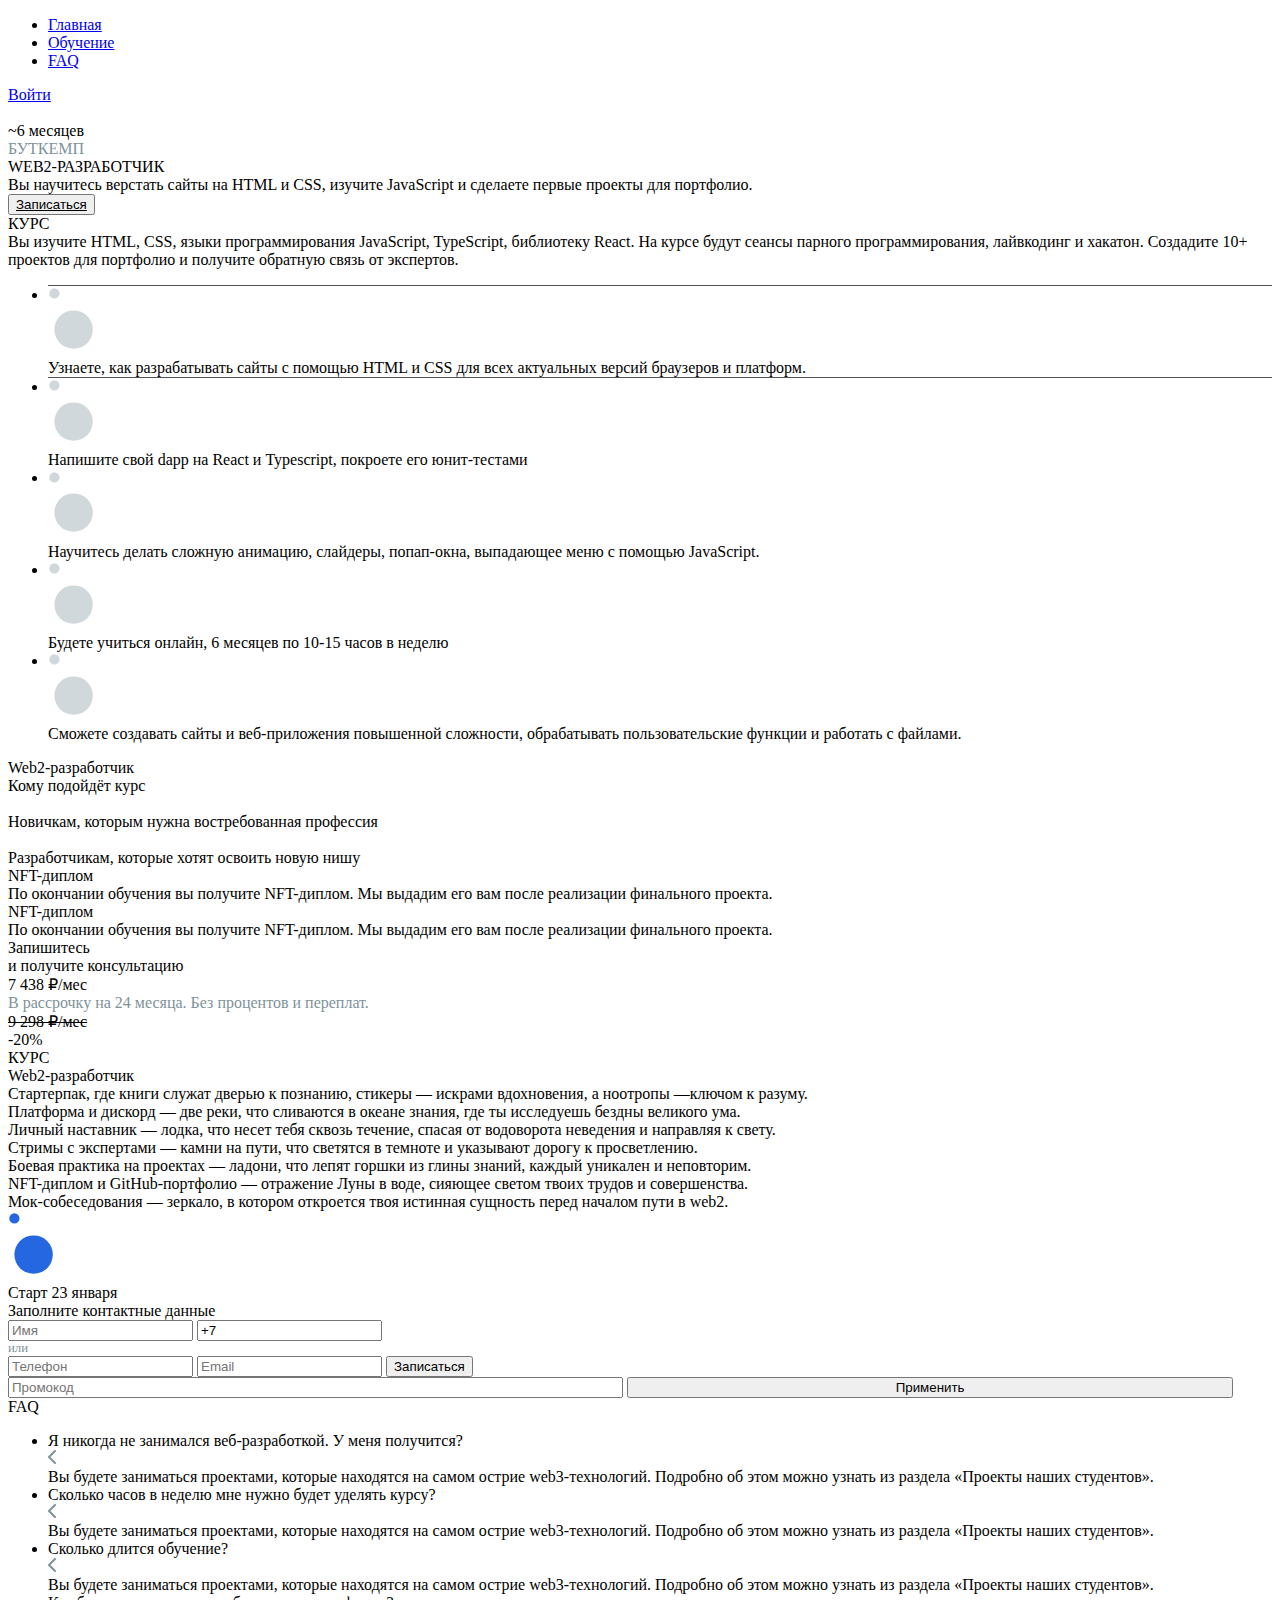
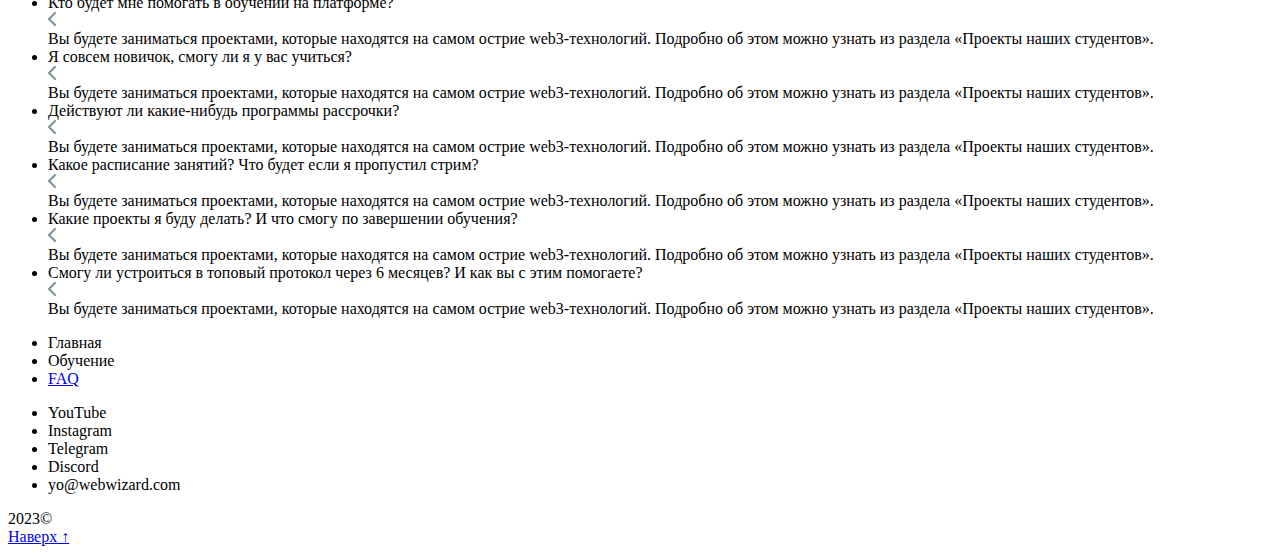
==== course.html @ 40ca63da "Add files via upload" ====
<!DOCTYPE html>
<html lang="en">
  <head>
    <meta charset="UTF-8" />
    <meta name="viewport" content="width=device-width, initial-scale=1.0" />
    <title>Обучение</title>
    <link rel="stylesheet" href="coursestyle/style.css" />
    <link rel="stylesheet" href="coursestyle/mobile_style.css" />
  </head>
  <body>
    <header class="header" id="header">
      <div class="header_inner">
        <div class="logo"></div>
        <ul class="breadcrumbs">
          <li><a href="index.html">Главная</a></li>
          <li><a href="#">Обучение</a></li>
          <li><a href="#faq">FAQ</a></li>
        </ul>
        <div class="logIn"><a href="login.html">Войти</a></div>
        <div class="header_menu"></div>
      </div>
    </header>

    <main class="doc_main">
      <div class="intro_card">
        <div class="intro_card_img">
          <img
            src="coursestyle/resouces/card_img.png"
            alt=""
            width="100%"
            style="border-radius: 20px" />
        </div>
        <div class="intro_card_about_cource">
          <div class="duration">~6 месяцев</div>
          <div class="about_cource_text">
            <div class="about_cource_text_main">
              <span style="color: #7e929a">БУТКЕМП</span><br />
              WEB2-РАЗРАБОТЧИК
            </div>
            <div class="about_cource_text_secondary">
              Вы научитесь верстать сайты на HTML и CSS, изучите JavaScript и
              сделаете первые проекты для портфолио.
            </div>
            <button class="butt_signup">
              <a style="color: #000" href="#payment">Записаться</a>
            </button>
          </div>
        </div>
      </div>

      <div class="intro_content">
        <div class="intro_content_about_cource">
          <div class="intro_content_about_cource_text_main">КУРС</div>
          <div class="intro_content_about_cource_text_secondary">
            Вы изучите HTML, CSS, языки программирования JavaScript, TypeScript,
            библиотеку React. На курсе будут сеансы парного программирования,
            лайвкодинг и хакатон. Создадите 10+ проектов для портфолио и
            получите обратную связь от экспертов.
          </div>
        </div>
        <div class="intro_content_list">
          <ul>
            <li style="border-top: 1px solid #525354">
              <div class="circle">
                <svg
                  width="1vw"
                  height="1vw"
                  fill="none"
                  xmlns="http://www.w3.org/2000/svg">
                  <circle
                    cx="0.5vw"
                    cy="0.5vw"
                    r="0.4vw"
                    fill="#D1D8DB"></circle>
                </svg>
              </div>
              <div class="circle-mobile">
                <svg
                  width="4vw"
                  height="4vw"
                  fill="none"
                  xmlns="http://www.w3.org/2000/svg">
                  <circle cx="2vw" cy="2vw" r="1.5vw" fill="#D1D8DB"></circle>
                </svg>
              </div>
              <span class="list_text">
                Узнаете, как разрабатывать сайты с помощью HTML и CSS для всех
                актуальных версий браузеров и платформ.
              </span>
            </li>
            <li style="border-top: 1px solid #525354">
              <div class="circle">
                <svg
                  width="1vw"
                  height="1vw"
                  fill="none"
                  xmlns="http://www.w3.org/2000/svg">
                  <circle
                    cx="0.5vw"
                    cy="0.5vw"
                    r="0.4vw"
                    fill="#D1D8DB"></circle>
                </svg>
              </div>
              <div class="circle-mobile">
                <svg
                  width="4vw"
                  height="4vw"
                  fill="none"
                  xmlns="http://www.w3.org/2000/svg">
                  <circle cx="2vw" cy="2vw" r="1.5vw" fill="#D1D8DB"></circle>
                </svg>
              </div>
              <span class="list_text"
                >Напишите свой dapp на React и Typescript, покроете его
                юнит-тестами</span
              >
            </li>
            <li>
              <div class="circle">
                <svg
                  width="1vw"
                  height="1vw"
                  fill="none"
                  xmlns="http://www.w3.org/2000/svg">
                  <circle
                    cx="0.5vw"
                    cy="0.5vw"
                    r="0.4vw"
                    fill="#D1D8DB"></circle>
                </svg>
              </div>
              <div class="circle-mobile">
                <svg
                  width="4vw"
                  height="4vw"
                  fill="none"
                  xmlns="http://www.w3.org/2000/svg">
                  <circle cx="2vw" cy="2vw" r="1.5vw" fill="#D1D8DB"></circle>
                </svg>
              </div>
              <span class="list_text"
                >Научитесь делать сложную анимацию, слайдеры, попап-окна,
                выпадающее меню с помощью JavaScript.</span
              >
            </li>
            <li>
              <div class="circle">
                <svg
                  width="1vw"
                  height="1vw"
                  fill="none"
                  xmlns="http://www.w3.org/2000/svg">
                  <circle
                    cx="0.5vw"
                    cy="0.5vw"
                    r="0.4vw"
                    fill="#D1D8DB"></circle>
                </svg>
              </div>
              <div class="circle-mobile">
                <svg
                  width="4vw"
                  height="4vw"
                  fill="none"
                  xmlns="http://www.w3.org/2000/svg">
                  <circle cx="2vw" cy="2vw" r="1.5vw" fill="#D1D8DB"></circle>
                </svg>
              </div>
              <span class="list_text"
                >Будете учиться онлайн, 6 месяцев по 10-15 часов в неделю</span
              >
            </li>
            <li>
              <div class="circle">
                <svg
                  width="1vw"
                  height="1vw"
                  fill="none"
                  xmlns="http://www.w3.org/2000/svg">
                  <circle
                    cx="0.5vw"
                    cy="0.5vw"
                    r="0.4vw"
                    fill="#D1D8DB"></circle>
                </svg>
              </div>
              <div class="circle-mobile">
                <svg
                  width="4vw"
                  height="4vw"
                  fill="none"
                  xmlns="http://www.w3.org/2000/svg">
                  <circle cx="2vw" cy="2vw" r="1.5vw" fill="#D1D8DB"></circle>
                </svg>
              </div>
              <span class="list_text"
                >Сможете создавать сайты и веб-приложения повышенной сложности,
                обрабатывать пользовательские функции и работать с
                файлами.</span
              >
            </li>
          </ul>
        </div>
        <div class="intro_content_footer">
          <div class="intro_content_footer_text_main">Web2-разработчик</div>
          <div class="intro_content_footer_text_secondary">
            Кому подойдёт курс
          </div>

          <div class="intro_content_footer_cards">
            <div class="intro_content_footer_card">
              <div class="intro_content_footer_card_img">
                <img
                  src="coursestyle/resouces/content_card_first.png"
                  alt=""
                  width="70%"
                  style="border-radius: 20px" />
              </div>
              <div class="intro_content_footer_card_text">
                Новичкам, которым нужна востребованная профессия
              </div>
            </div>
            <div class="intro_content_footer_card">
              <div class="intro_content_footer_card_img">
                <img
                  src="coursestyle/resouces/content_card_second.png"
                  alt=""
                  width="70%"
                  style="border-radius: 20px" />
              </div>
              <div class="intro_content_footer_card_text">
                Разработчикам, которые хотят освоить новую нишу
              </div>
            </div>
          </div>
        </div>
      </div>

      <div class="second_content">
        <div class="second_content_nft_container">
          <div class="second_content_nft_container_text">
            <div class="second_content_nft_container_text_main">NFT-диплом</div>
            <div class="second_content_nft_container_text_secondary">
              По окончании обучения вы получите NFT-диплом. Мы выдадим его вам
              после реализации финального проекта.
            </div>
          </div>
          <div class="nft_board nft_board_transition">
            <div
              class="nft"
              style="
                background-image: url('coursestyle/resouces/NFTS/NFT1.png');
              "></div>
            <div
              class="nft"
              style="
                background-image: url('coursestyle/resouces/NFTS/NFT2.png');
              "></div>
            <div
              class="nft"
              style="
                background-image: url('coursestyle/resouces/NFTS/NFT3.png');
              "></div>
            <div
              class="nft"
              style="
                background-image: url('coursestyle/resouces/NFTS/NFT4.png');
              "></div>
            <div
              class="nft"
              style="
                background-image: url('coursestyle/resouces/NFTS/NFT5.png');
              "></div>
            <div
              class="nft"
              style="
                background-image: url('coursestyle/resouces/NFTS/NFT6.png');
              "></div>
            <div
              class="nft"
              style="
                background-image: url('coursestyle/resouces/NFTS/NFT7.png');
              "></div>
            <div
              class="nft"
              style="
                background-image: url('coursestyle/resouces/NFTS/NFT8.png');
              "></div>
            <div
              class="nft"
              style="
                background-image: url('coursestyle/resouces/NFTS/NFT9.png');
              "></div>
          </div>
          <div class="second_content_nft_container_text_mobile">
            <div class="second_content_nft_container_text_main">NFT-диплом</div>
            <div class="second_content_nft_container_text_secondary">
              По окончании обучения вы получите NFT-диплом. Мы выдадим его вам
              после реализации финального проекта.
            </div>
          </div>
        </div>
        <div class="second_content_payment" id="payment">
          <div class="second_content_payment_text_main">
            Запишитесь <br />и получите консультацию
          </div>
          <div class="second_content_payment_cards">
            <div class="payment_card_first">
              <div class="tinkoff_board">
                <div class="tinkoff_board_text">
                  <div class="tinkoff_img"></div>
                  <span class="tinkoff_board_text_price">7 438 ₽/мес</span
                  ><br />
                  <span style="color: #7e929a"
                    >В рассрочку на 24 месяца. Без процентов и переплат.</span
                  >
                </div>
                <div class="tinkoff_board_text_price_old">
                  <s>9 298 ₽/мес</s>
                </div>
                <div class="sale_tinkoff">-20%</div>
              </div>
              <div class="payment_card_advantage">
                <div class="payment_card_advantage_text_main">КУРС</div>
                <div class="payment_card_advantage_text_secondary">
                  Web2-разработчик
                </div>
                <div class="payment_card_advantage_line">
                  Стартерпак, где книги служат дверью к познанию, стикеры —
                  искрами вдохновения, а ноотропы —ключом к разуму.
                </div>
                <div class="payment_card_advantage_line">
                  Платформа и дискорд — две реки, что сливаются в океане знания,
                  где ты исследуешь бездны великого ума.
                </div>
                <div class="payment_card_advantage_line">
                  Личный наставник — лодка, что несет тебя сквозь течение,
                  спасая от водоворота неведения и направляя к свету.
                </div>
                <div class="payment_card_advantage_line">
                  Cтримы с экспертами — камни на пути, что светятся в темноте и
                  указывают дорогу к просветлению.
                </div>
                <div class="payment_card_advantage_line">
                  Боевая практика на проектах — ладони, что лепят горшки из
                  глины знаний, каждый уникален и неповторим.
                </div>
                <div class="payment_card_advantage_line">
                  NFT-диплом и GitHub-портфолио — отражение Луны в воде, сияющее
                  светом твоих трудов и совершенства.
                </div>
                <div class="payment_card_advantage_line">
                  Мок-собеседования — зеркало, в котором откроется твоя истинная
                  сущность перед началом пути в web2.
                </div>
              </div>
            </div>
            <div class="payment_card_second">
              <div class="payment_card_second_start">
                <div class="circle">
                  <svg
                    width="1vw"
                    height="1vw"
                    fill="none"
                    xmlns="http://www.w3.org/2000/svg">
                    <circle
                      cx="0.5vw"
                      cy="0.5vw"
                      r="0.4vw"
                      fill="#2467E0"></circle>
                  </svg>
                </div>
                <div class="circle-mobile">
                  <svg
                    width="4vw"
                    height="4vw"
                    fill="none"
                    xmlns="http://www.w3.org/2000/svg">
                    <circle cx="2vw" cy="2vw" r="1.5vw" fill="#2467E0"></circle>
                  </svg>
                </div>
                Старт 23 января
              </div>
              <div class="payment_card_second_text">
                Заполните контактные данные
              </div>
              <form class="payment_card_second_form">
                <input
                  type="text"
                  name="name"
                  class="payment_card_second_form_input"
                  placeholder="Имя" />
                <input
                  type="tel"
                  name="tel"
                  class="payment_card_second_form_input"
                  value="+7" />
                <div style="color: #7e929a; font-size: 1vw">или</div>
                <input
                  type="tel"
                  class="payment_card_second_form_input"
                  placeholder="Телефон" />
                <input
                  type="email"
                  class="payment_card_second_form_input"
                  placeholder="Email" />
                <button class="payment_card_second_form_button">
                  Записаться
                </button>
                <div class="payment_card_second_inputs_promo">
                  <input
                    style="width: 48%; margin: 0"
                    type="text"
                    class="payment_card_second_form_input"
                    placeholder="Промокод" />
                  <button
                    style="width: 48%; margin: 0"
                    class="payment_card_second_form_button">
                    Применить
                  </button>
                </div>
              </form>
            </div>
          </div>
        </div>
      </div>

      <div class="faq_content" id="faq">
        <div class="faq_content_text_main">FAQ</div>
        <ul class="faq_content_list">
          <li>
            <div class="faq_content_list_line_first">
              <div class="faq_content_list_line_first_text">
                Я никогда не занимался веб-разработкой. У меня получится?
              </div>
              <svg
                class="faq_content_list_icon"
                width="8"
                height="14"
                fill="none"
                xmlns="http://www.w3.org/2000/svg">
                <path
                  d="M7 13 1 7l6-6"
                  stroke="#7E929A"
                  stroke-width="2"
                  stroke-linecap="round"
                  stroke-linejoin="round"></path>
              </svg>
            </div>
            <div class="faq_content_list_line_second">
              Вы будете заниматься проектами, которые находятся на самом острие
              web3-технологий. Подробно об этом можно узнать из раздела «Проекты
              наших студентов».
            </div>
          </li>
          <li>
            <div class="faq_content_list_line_first">
              <div class="faq_content_list_line_first_text">
                Сколько часов в неделю мне нужно будет уделять курсу?
              </div>
              <svg
                class="faq_content_list_icon"
                width="8"
                height="14"
                fill="none"
                xmlns="http://www.w3.org/2000/svg">
                <path
                  d="M7 13 1 7l6-6"
                  stroke="#7E929A"
                  stroke-width="2"
                  stroke-linecap="round"
                  stroke-linejoin="round"></path>
              </svg>
            </div>
            <div class="faq_content_list_line_second">
              Вы будете заниматься проектами, которые находятся на самом острие
              web3-технологий. Подробно об этом можно узнать из раздела «Проекты
              наших студентов».
            </div>
          </li>
          <li>
            <div class="faq_content_list_line_first">
              <div class="faq_content_list_line_first_text">
                Сколько длится обучение?
              </div>
              <svg
                class="faq_content_list_icon"
                width="8"
                height="14"
                fill="none"
                xmlns="http://www.w3.org/2000/svg">
                <path
                  d="M7 13 1 7l6-6"
                  stroke="#7E929A"
                  stroke-width="2"
                  stroke-linecap="round"
                  stroke-linejoin="round"></path>
              </svg>
            </div>
            <div class="faq_content_list_line_second">
              Вы будете заниматься проектами, которые находятся на самом острие
              web3-технологий. Подробно об этом можно узнать из раздела «Проекты
              наших студентов».
            </div>
          </li>
          <li>
            <div class="faq_content_list_line_first">
              <div class="faq_content_list_line_first_text">
                Кто будет мне помогать в обучении на платформе?
              </div>
              <svg
                class="faq_content_list_icon"
                width="8"
                height="14"
                fill="none"
                xmlns="http://www.w3.org/2000/svg">
                <path
                  d="M7 13 1 7l6-6"
                  stroke="#7E929A"
                  stroke-width="2"
                  stroke-linecap="round"
                  stroke-linejoin="round"></path>
              </svg>
            </div>
            <div class="faq_content_list_line_second">
              Вы будете заниматься проектами, которые находятся на самом острие
              web3-технологий. Подробно об этом можно узнать из раздела «Проекты
              наших студентов».
            </div>
          </li>
          <li>
            <div class="faq_content_list_line_first">
              <div class="faq_content_list_line_first_text">
                Я совсем новичок, смогу ли я у вас учиться?
              </div>
              <svg
                class="faq_content_list_icon"
                width="8"
                height="14"
                fill="none"
                xmlns="http://www.w3.org/2000/svg">
                <path
                  d="M7 13 1 7l6-6"
                  stroke="#7E929A"
                  stroke-width="2"
                  stroke-linecap="round"
                  stroke-linejoin="round"></path>
              </svg>
            </div>
            <div class="faq_content_list_line_second">
              Вы будете заниматься проектами, которые находятся на самом острие
              web3-технологий. Подробно об этом можно узнать из раздела «Проекты
              наших студентов».
            </div>
          </li>
          <li>
            <div class="faq_content_list_line_first">
              <div class="faq_content_list_line_first_text">
                Действуют ли какие-нибудь программы рассрочки?
              </div>
              <svg
                class="faq_content_list_icon"
                width="8"
                height="14"
                fill="none"
                xmlns="http://www.w3.org/2000/svg">
                <path
                  d="M7 13 1 7l6-6"
                  stroke="#7E929A"
                  stroke-width="2"
                  stroke-linecap="round"
                  stroke-linejoin="round"></path>
              </svg>
            </div>
            <div class="faq_content_list_line_second">
              Вы будете заниматься проектами, которые находятся на самом острие
              web3-технологий. Подробно об этом можно узнать из раздела «Проекты
              наших студентов».
            </div>
          </li>
          <li>
            <div class="faq_content_list_line_first">
              <div class="faq_content_list_line_first_text">
                Какое расписание занятий? Что будет если я пропустил стрим?
              </div>
              <svg
                class="faq_content_list_icon"
                width="8"
                height="14"
                fill="none"
                xmlns="http://www.w3.org/2000/svg">
                <path
                  d="M7 13 1 7l6-6"
                  stroke="#7E929A"
                  stroke-width="2"
                  stroke-linecap="round"
                  stroke-linejoin="round"></path>
              </svg>
            </div>
            <div class="faq_content_list_line_second">
              Вы будете заниматься проектами, которые находятся на самом острие
              web3-технологий. Подробно об этом можно узнать из раздела «Проекты
              наших студентов».
            </div>
          </li>
          <li>
            <div class="faq_content_list_line_first">
              <div class="faq_content_list_line_first_text">
                Какие проекты я буду делать? И что смогу по завершении обучения?
              </div>
              <svg
                class="faq_content_list_icon"
                width="8"
                height="14"
                fill="none"
                xmlns="http://www.w3.org/2000/svg">
                <path
                  d="M7 13 1 7l6-6"
                  stroke="#7E929A"
                  stroke-width="2"
                  stroke-linecap="round"
                  stroke-linejoin="round"></path>
              </svg>
            </div>
            <div class="faq_content_list_line_second">
              Вы будете заниматься проектами, которые находятся на самом острие
              web3-технологий. Подробно об этом можно узнать из раздела «Проекты
              наших студентов».
            </div>
          </li>
          <li>
            <div class="faq_content_list_line_first">
              <div class="faq_content_list_line_first_text">
                Смогу ли устроиться в топовый протокол через 6 месяцев? И как вы
                с этим помогаете?
              </div>
              <svg
                class="faq_content_list_icon"
                width="8"
                height="14"
                fill="none"
                xmlns="http://www.w3.org/2000/svg">
                <path
                  d="M7 13 1 7l6-6"
                  stroke="#7E929A"
                  stroke-width="2"
                  stroke-linecap="round"
                  stroke-linejoin="round"></path>
              </svg>
            </div>
            <div class="faq_content_list_line_second">
              Вы будете заниматься проектами, которые находятся на самом острие
              web3-технологий. Подробно об этом можно узнать из раздела «Проекты
              наших студентов».
            </div>
          </li>
        </ul>
      </div>
    </main>
    <footer class="footer">
      <div class="first_footer">
        <div class="logo logo_mobile"></div>
        <ul class="first_footer_list_page">
          <li>Главная</li>
          <li>Обучение</li>
          <li><a href="#faq">FAQ</a></li>
        </ul>
      </div>
      <div class="second_footer">
        <ul class="second_footer_social">
          <li>YouTube</li>
          <li>Instagram</li>
          <li>Telegram</li>
          <li>Discord</li>
          <li>yo@webwizard.com</li>
        </ul>
        <div class="second_footer_year">2023©</div>
        <div class="second_footer_to_up"><a href="#header">Наверх ↑</a></div>
      </div>
    </footer>
    <script src="scripts/nft_scroll.js"></script>
    <script src="scripts/faq_animate.js"></script>
  </body>
</html>
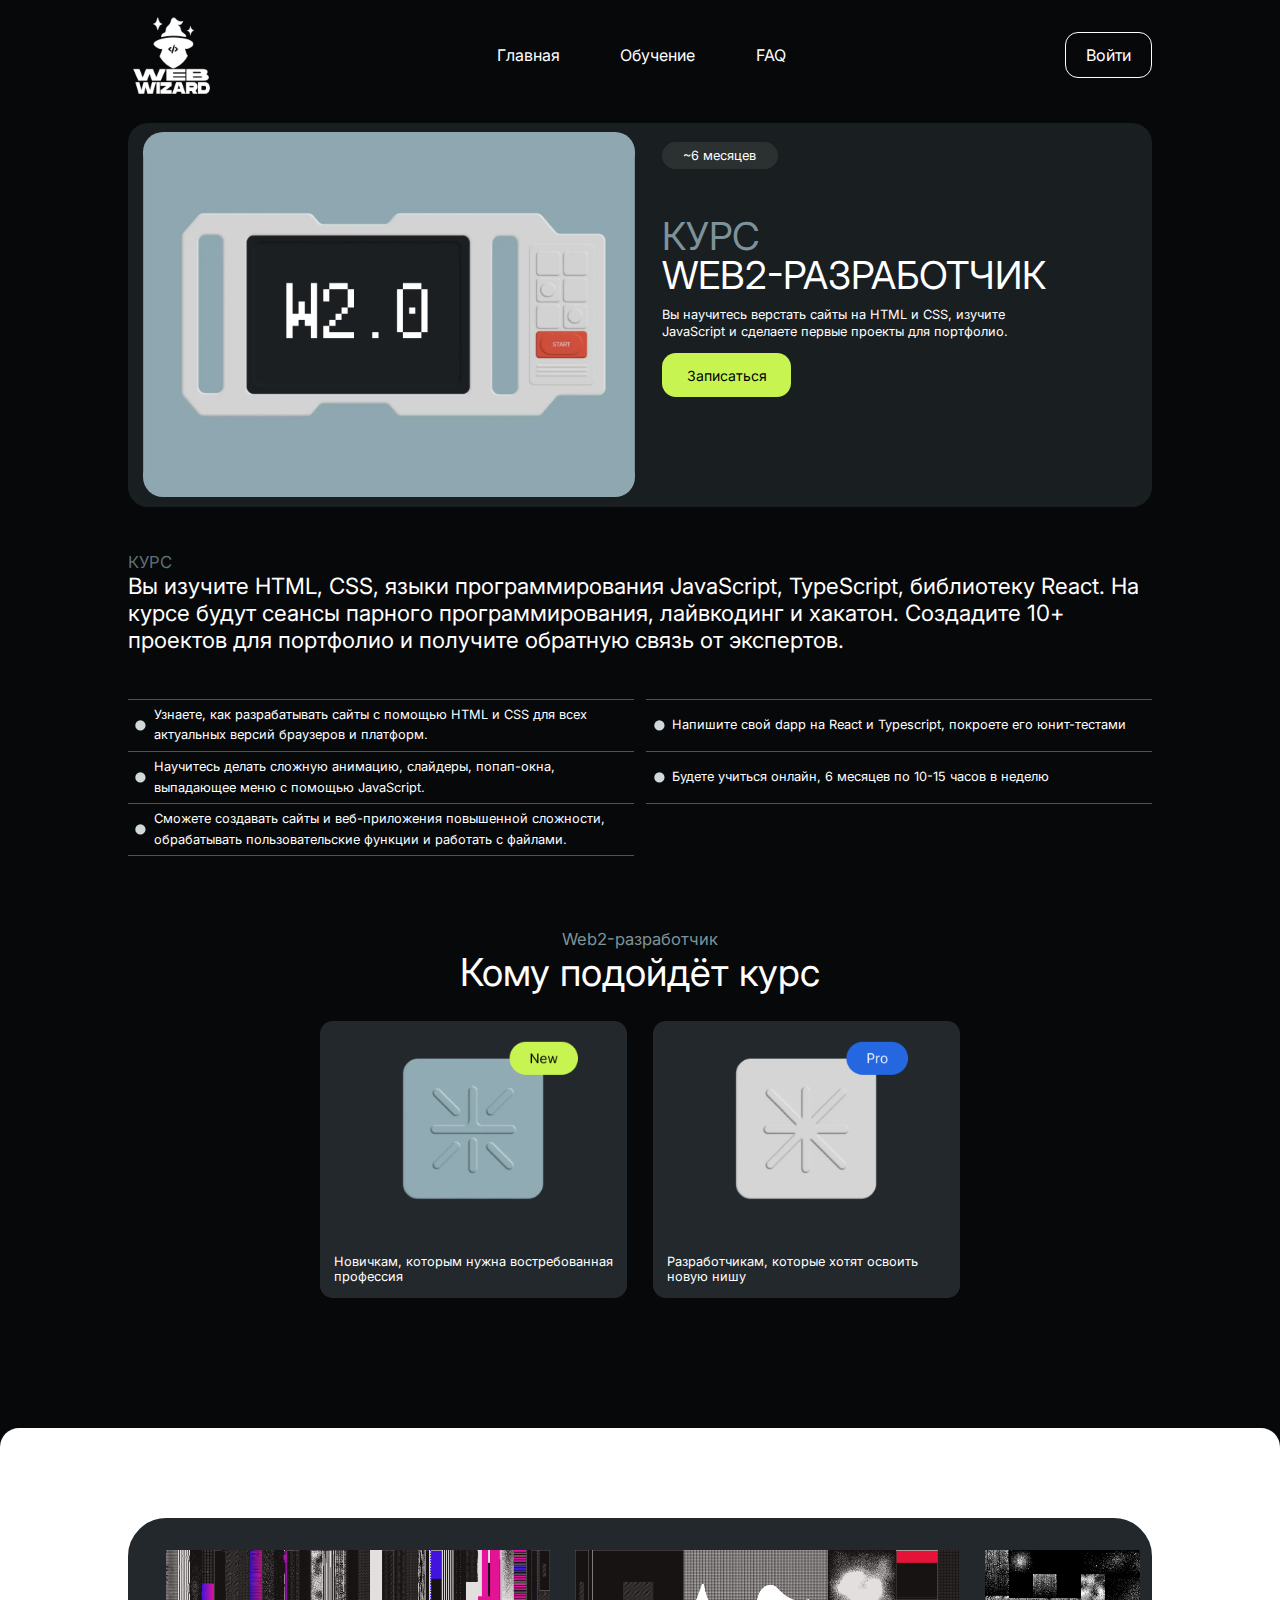
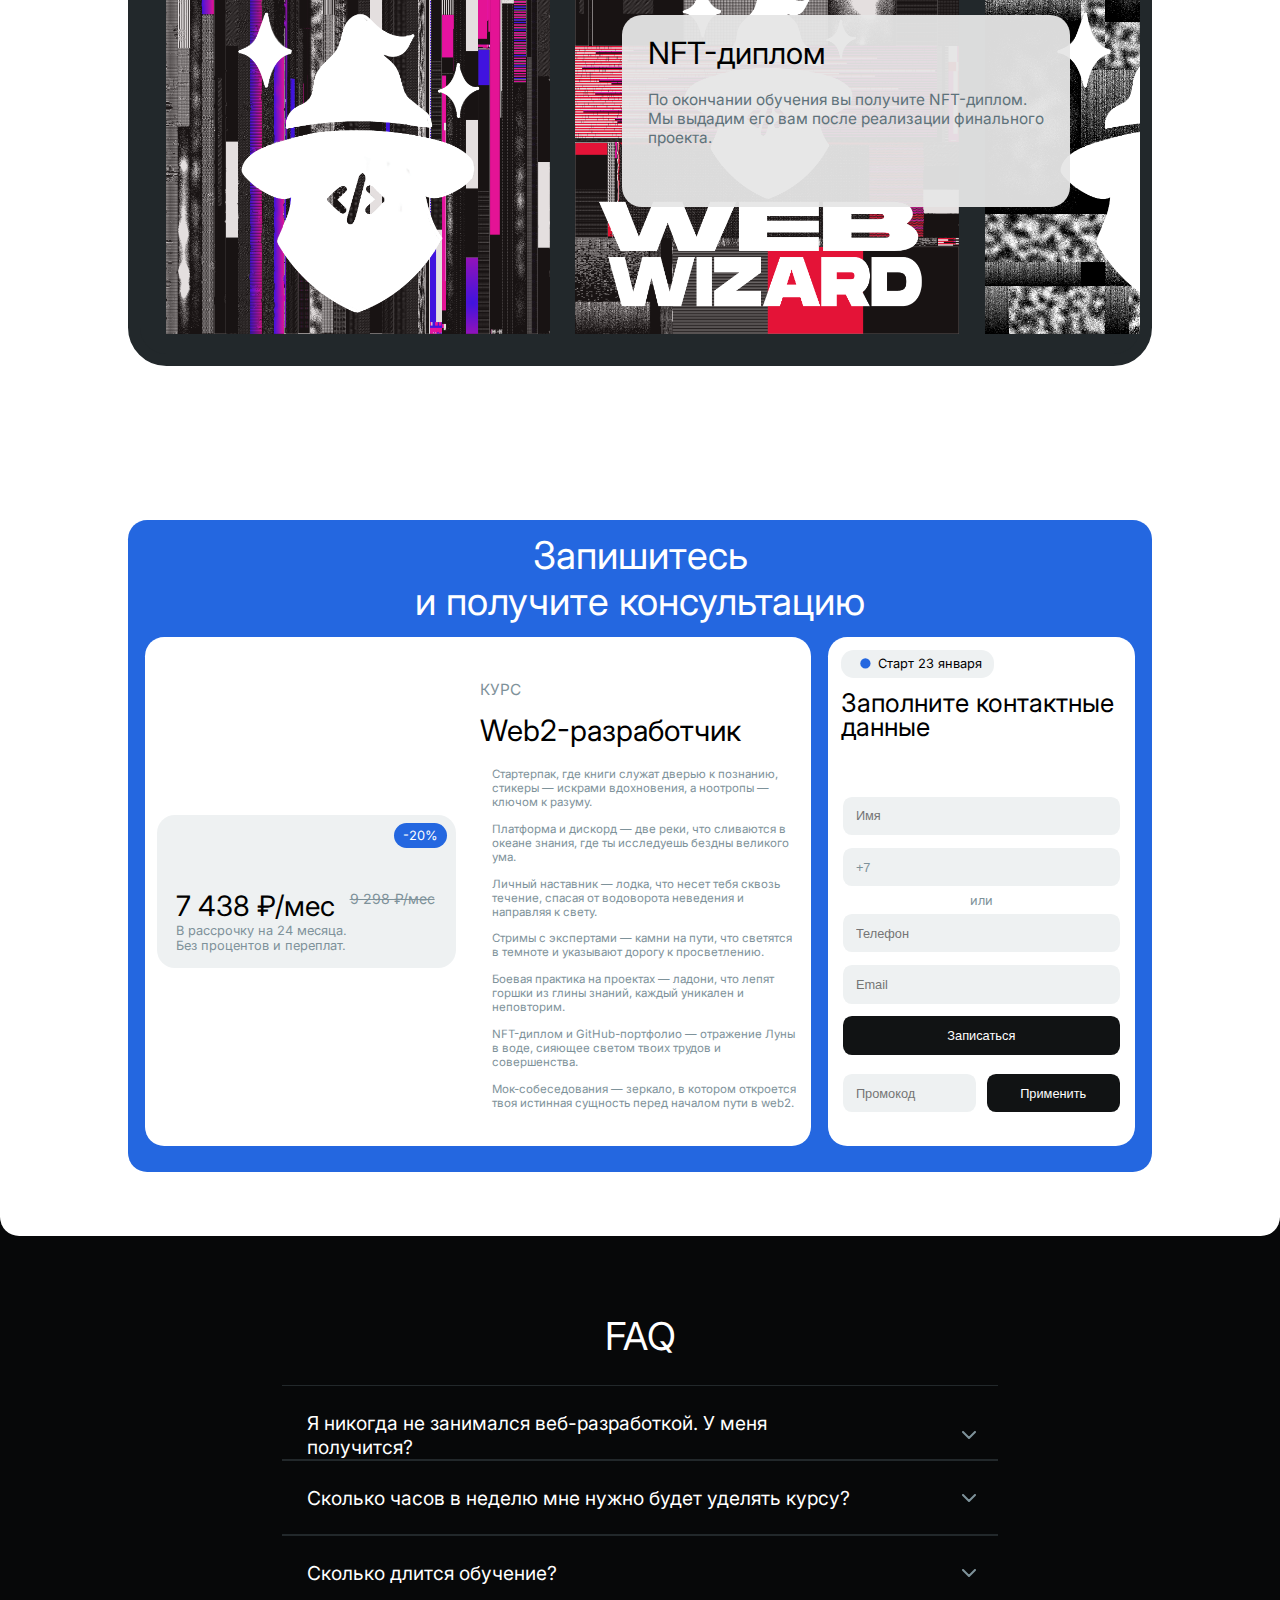
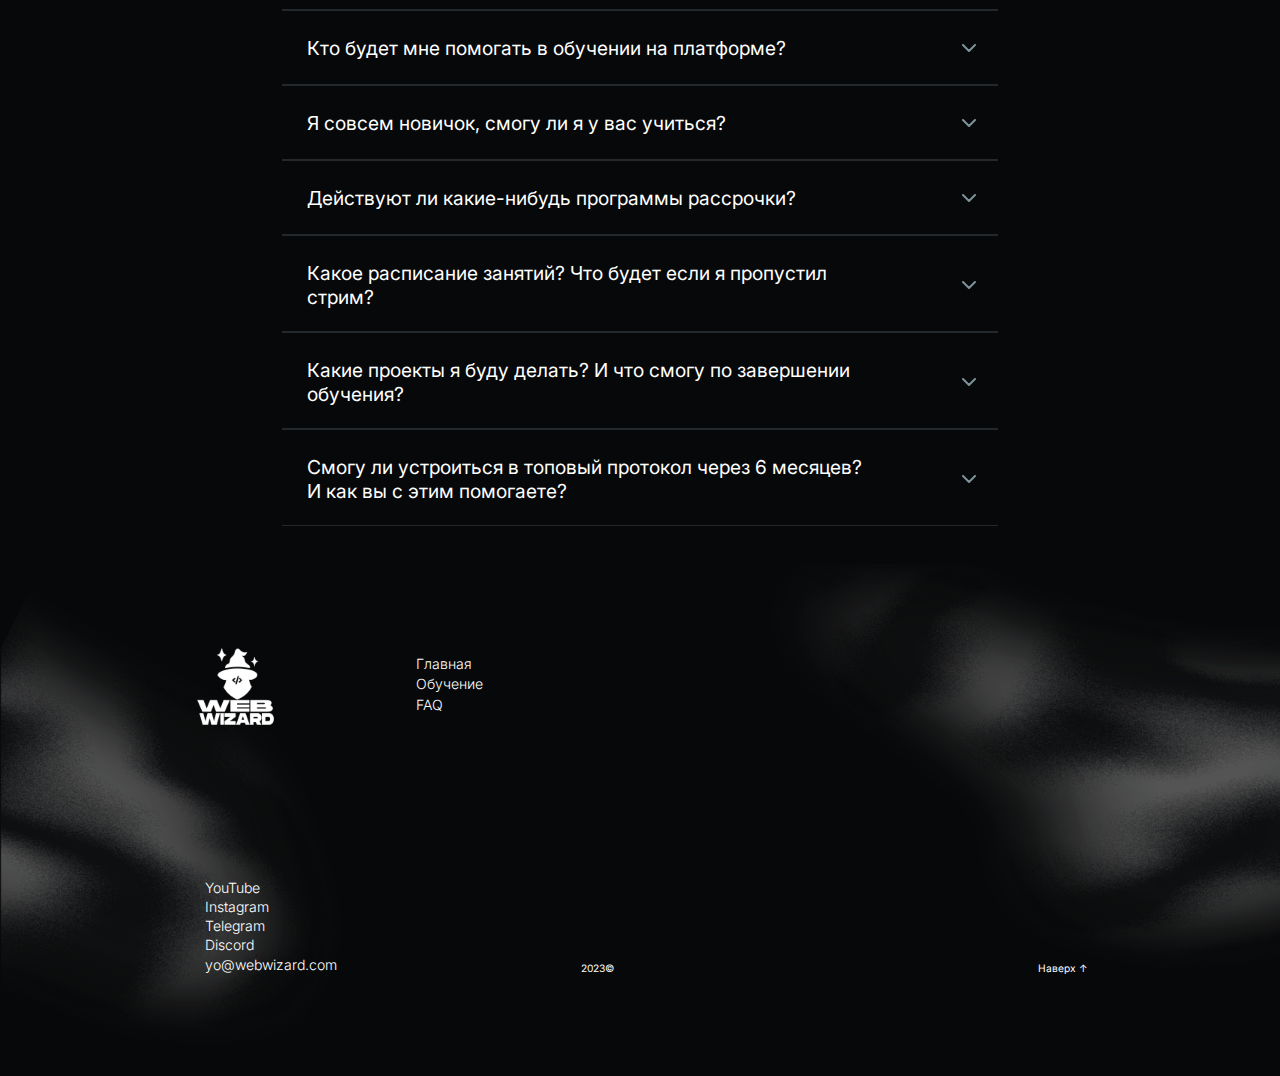
==== commit b353cc55: "Add files via upload" ====
--- a/course.html
+++ b/course.html
@@ -34,7 +34,7 @@
           <div class="duration">~6 месяцев</div>
           <div class="about_cource_text">
             <div class="about_cource_text_main">
-              <span style="color: #7e929a">БУТКЕМП</span><br />
+              <span style="color: #7e929a">КУРС</span><br />
               WEB2-РАЗРАБОТЧИК
             </div>
             <div class="about_cource_text_secondary">
--- a/coursestyle/style.css
+++ b/coursestyle/style.css
@@ -0,0 +1,600 @@
+@import url("https://fonts.googleapis.com/css2?family=Inter:wght@300;400&display=swap");
+
+* {
+  margin: 0;
+  padding: 0;
+  box-sizing: border-box;
+}
+a {
+  text-decoration: none;
+  color: #fff;
+}
+body {
+  background-color: #070809;
+
+  margin: 0;
+
+  font-family: "Inter", sans-serif;
+  color: #fff;
+}
+
+/* HEADRER */
+.header_inner {
+  padding: 10px 10%;
+
+  display: flex;
+  justify-content: space-between;
+  align-items: center;
+}
+
+/* HEADER INNER */
+.logo {
+  width: 7vw;
+  height: 7vw;
+  min-width: 90px;
+  min-height: 90px;
+
+  background-image: url("resouces/logo_img.png");
+  background-size: cover;
+  background-position: center;
+}
+.breadcrumbs {
+  width: 40%;
+  list-style-type: none;
+
+  display: flex;
+  justify-content: space-evenly;
+
+  font-size: 1em;
+  padding: 0;
+}
+.logIn {
+  padding: 12px 20px;
+  border: 1px solid #fff;
+  border-radius: 13px;
+}
+/* END_HEADRER */
+
+/* DOC-MAIN */
+.doc_main {
+  display: flex;
+  flex-direction: column;
+  align-items: center;
+}
+
+/* INTRO-CARD */
+.intro_card {
+  background-color: #191e20;
+
+  height: 30vw;
+  width: 80%;
+
+  margin-top: 1vw;
+  margin-bottom: 2vw;
+  border-radius: 20px;
+
+  display: flex;
+  align-items: center;
+}
+.intro_card_img {
+  height: 95%;
+  width: 48%;
+
+  margin: 0 15px;
+  overflow: hidden;
+  border-radius: 20px;
+
+  display: flex;
+  align-items: center;
+}
+
+.intro_card_about_cource {
+  height: 90%;
+  width: 45%;
+
+  display: flex;
+  flex-direction: column;
+
+  margin-left: 1vw;
+}
+.duration {
+  background-color: #2b3031;
+
+  width: 25%;
+  padding: 6px 12px;
+  border-radius: 15px;
+
+  font-size: 1vw;
+  text-align: center;
+}
+
+.about_cource_text {
+  height: 80%;
+  display: flex;
+  flex-direction: column;
+  justify-content: center;
+}
+.about_cource_text_main {
+  font-size: 3vw;
+  line-height: 3vw;
+}
+.about_cource_text_secondary {
+  width: 80%;
+  font-size: 1vw;
+  margin: 1vw 0;
+  line-height: 1.3vw;
+}
+.butt_signup {
+  width: 28%;
+  height: 16%;
+  border-radius: 1.1vw;
+  border: none;
+
+  background-color: #c7f450;
+  font-family: inherit;
+  font-size: 1.1vw;
+}
+/*  */
+
+/* INTRO_CONTENT */
+.intro_content {
+  width: 80%;
+  height: 70vw;
+}
+
+.intro_content_about_cource {
+  height: 10vw;
+  margin: 1.5vw 0;
+
+  font-size: 1.75vw;
+}
+.intro_content_about_cource_text_main {
+  color: #5e7178;
+  font-size: 1.3vw;
+}
+
+/* CONTENT_LIST */
+.intro_content_list {
+  height: 18vw;
+
+  font-size: 1vw;
+  line-height: 1.6vw;
+}
+.intro_content_list ul {
+  display: grid;
+  grid-template-columns: repeat(2, minmax(0, 1fr));
+  grid-auto-rows: min-content;
+  grid-gap: 0 1vw;
+
+  list-style-type: none;
+}
+.intro_content_list li {
+  border-bottom: 1px solid #525354;
+  padding: 0.4vw 0;
+
+  display: flex;
+}
+.circle {
+  width: 2vw;
+  height: 100%;
+  padding: 0 0.5vw;
+
+  display: flex;
+  align-items: center;
+}
+.circle-mobile {
+  display: none;
+}
+.list_text {
+  width: 90%;
+  display: flex;
+  align-items: center;
+}
+/* END_CONTENT_LIST */
+
+/* CONTENT_FOOTER */
+.intro_content_footer {
+  width: 100%;
+  height: 40vw;
+
+  text-align: center;
+}
+.intro_content_footer_text_main {
+  font-size: 1.3vw;
+  color: #7e929a;
+}
+.intro_content_footer_text_secondary {
+  font-size: 3vw;
+}
+.intro_content_footer_cards {
+  display: flex;
+  justify-content: center;
+}
+.intro_content_footer_card {
+  background-color: #22282b;
+
+  width: 30%;
+  height: 50%;
+  margin: 2vw 1vw;
+  border-radius: 1vw;
+}
+.intro_content_footer_card_text {
+  font-size: 1vw;
+  padding: 1.1vw;
+  text-align: left;
+}
+/* END_CONTENT_FOOTER */
+/* END_INTRO_CONTENT */
+
+/* SECOND_CONTENT */
+.second_content {
+  background-color: #fff;
+
+  width: 100%;
+  height: 110vw;
+  border-radius: 1.5vw;
+
+  display: flex;
+  flex-direction: column;
+  align-items: center;
+}
+
+/* NFT_CONTAINER */
+.second_content_nft_container {
+  background-color: #22282b;
+
+  width: 80%;
+  height: 35vw;
+  margin: 7vw 0;
+  border-radius: 3vw;
+  border: 1vw solid #22282b;
+
+  overflow: hidden;
+  position: relative;
+}
+.nft_board {
+  height: 100%;
+  width: calc(32vw * 9);
+
+  position: relative;
+  left: 0px;
+
+  display: flex;
+  align-items: center;
+}
+.nft_board_transition {
+  transition: left 3.5s linear;
+}
+.nft {
+  height: 30vw;
+  width: 30vw;
+  background-size: cover;
+  background-position: center;
+  background-repeat: no-repeat;
+  margin-left: 2vw;
+}
+.second_content_nft_container_text {
+  width: 35vw;
+  height: 15vw;
+  background-color: rgba(230, 230, 230, 0.95);
+  border-radius: 20px;
+
+  font-weight: 400;
+
+  position: absolute;
+  right: 7%;
+  top: 20%;
+  z-index: 30;
+}
+.second_content_nft_container_text_main {
+  color: #000000;
+  font-size: 2.4vw;
+}
+.second_content_nft_container_text_secondary {
+  color: #5e727a;
+  font-size: 1.2vw;
+}
+.second_content_nft_container_text div {
+  margin: 1.5vw 2vw;
+}
+.second_content_nft_container_text_mobile {
+  display: none;
+}
+/* END_NFT_CONTAINER */
+
+/* CONTENT_PAYMENT */
+.second_content_payment {
+  background-color: #2467e0;
+  color: #000;
+
+  width: 80%;
+  height: 51vw;
+  margin: 5vw 0 5vw 0;
+  border-radius: 1.5vw;
+
+  display: flex;
+  flex-direction: column;
+  align-items: center;
+}
+.second_content_payment_text_main {
+  color: #fff;
+  font-size: 3vw;
+  text-align: center;
+  padding: 1vw;
+}
+.second_content_payment_cards {
+  height: 78%;
+  width: 100%;
+
+  display: flex;
+  justify-content: space-evenly;
+}
+
+/* FIRST_PAYMENT */
+.payment_card_first {
+  background-color: #fff;
+
+  width: 65%;
+  height: 100%;
+  border-radius: 1.5vw;
+
+  display: flex;
+  justify-content: space-around;
+  align-items: center;
+}
+.tinkoff_board {
+  background-color: #eef1f2;
+  font-size: 1vw;
+
+  width: 45%;
+  height: 30%;
+  border-radius: 1.4vw;
+
+  position: relative;
+  display: flex;
+  align-items: center;
+}
+.tinkoff_board_text {
+  width: 58%;
+  margin-left: 1.5vw;
+}
+.tinkoff_board_text_price {
+  font-size: 2.2vw;
+}
+.tinkoff_img {
+  background-image: url("/resouces/tinkoff.png");
+  background-size: cover;
+  width: 3.5vw;
+  height: 3.5vw;
+  margin: 0.5vw 0;
+}
+.tinkoff_board_text_price_old {
+  color: #7e929a;
+  margin-top: 1vw;
+  font-size: 1.1vw;
+}
+.sale_tinkoff {
+  position: absolute;
+  right: 3%;
+  top: 5%;
+
+  background-color: #2467e0;
+  color: #fff;
+  padding: 0.4vw 0.7vw;
+  border-radius: 1vw;
+}
+
+.payment_card_advantage {
+  color: #7e929a;
+  width: 48%;
+}
+.payment_card_advantage_text_main {
+  font-size: 1.2vw;
+  margin: 1vw 0;
+}
+.payment_card_advantage_text_secondary {
+  color: #000;
+  font-size: 2.3vw;
+  margin: 1vw 0;
+}
+.payment_card_advantage_line {
+  font-size: 0.9vw;
+  padding: 0.5vw 0 0.5vw 1vw;
+}
+/* END_FIRST_PAYMENT */
+
+.payment_card_second {
+  background-color: #fff;
+
+  width: 30%;
+  height: 100%;
+  border-radius: 1.5vw;
+}
+.payment_card_second_start {
+  width: 50%;
+  margin: 1vw;
+  padding: 0.5vw;
+  border-radius: 1vw;
+
+  background-color: #eef1f2;
+  font-size: 1vw;
+
+  display: flex;
+  align-items: center;
+  justify-content: center;
+}
+.payment_card_second_text {
+  margin: 1vw;
+
+  font-size: 2vw;
+  line-height: 1.9vw;
+}
+
+.payment_card_second_form {
+  text-align: center;
+  margin-top: 4vw;
+  display: flex;
+  flex-direction: column;
+  align-items: center;
+}
+.payment_card_second_form_input {
+  width: 90%;
+  height: 3vw;
+  margin: 0.5vw;
+  padding: 0.5vw 1vw;
+
+  background-color: #eef1f2;
+  font-size: 1vw;
+  color: #7e929a;
+
+  border: none;
+  border-radius: 0.7vw;
+}
+.payment_card_second_form_button {
+  width: 90%;
+  height: 3vw;
+  border-radius: 0.7vw;
+  margin: 0.5vw;
+
+  background-color: #111314;
+  color: #fff;
+  font-size: 1vw;
+  font-weight: 300;
+  border: none;
+}
+.payment_card_second_inputs_promo {
+  display: flex;
+  justify-content: space-between;
+
+  width: 90%;
+  margin: 1vw 0;
+}
+/* END_CONTENT_PAYMENT */
+
+/* FAQ_CONTENT */
+.faq_content {
+  width: 80%;
+  height: auto;
+  margin: 3vw 0;
+
+  display: flex;
+  flex-direction: column;
+  align-items: center;
+}
+.faq_content_text_main {
+  font-size: 3vw;
+  margin: 3vw 0 2vw 0;
+}
+.faq_content_list {
+  width: 70%;
+
+  font-size: 1.5vw;
+
+  list-style-type: none;
+}
+.faq_content_list li {
+  border-top: 1px solid #22282b;
+  border-bottom: 1px solid #22282b;
+
+  padding: 2vw;
+  height: auto;
+
+  display: flex;
+  flex-direction: column;
+
+  overflow: hidden;
+  transition: height 0.3s ease;
+}
+.faq_content_list_line_first {
+  width: 100%;
+
+  display: flex;
+  justify-content: space-between;
+  align-items: center;
+}
+.faq_content_list_line_first_text {
+  width: 85%;
+}
+.faq_content_list_icon {
+  rotate: -90deg;
+  transition: rotate 0.2s ease;
+}
+.faq_content_list_line_first:hover {
+  cursor: pointer;
+}
+.faq_content_list_line_second {
+  width: 80%;
+  padding-top: 1vw;
+  position: relative;
+  left: 0;
+
+  font-size: 1.2vw;
+  color: #7e929a;
+
+  transition: opacity 0.2s ease;
+}
+/* END_FAQ_CONTENT */
+
+/* FOOTER */
+.footer {
+  width: 100%;
+  height: 40vw;
+
+  background-image: url("resouces/footer_img.png");
+  background-size: cover;
+
+  display: flex;
+  flex-direction: column;
+  align-items: center;
+  position: relative;
+}
+.first_footer {
+  width: 70%;
+
+  display: flex;
+  position: absolute;
+  top: 15%;
+}
+.first_footer_list_page {
+  list-style-type: none;
+  font-size: 1.1vw;
+  line-height: 1.6vw;
+  font-weight: 300;
+  padding-top: 1vw;
+
+  position: relative;
+  left: 15%;
+}
+
+.second_footer {
+  width: 70%;
+
+  display: flex;
+  align-items: flex-end;
+  justify-content: space-between;
+
+  position: absolute;
+  bottom: 20%;
+  font-size: 0.8vw;
+}
+.second_footer_social {
+  list-style-type: none;
+  font-size: 1.1vw;
+  line-height: 1.5vw;
+  margin-left: 1vw;
+}
+.second_footer_social li {
+  font-weight: 300;
+}
+.second_footer_social li:hover,
+.first_footer_list_page li:hover,
+.second_footer_to_up:hover {
+  transition: color 0.3s;
+  cursor: pointer;
+  color: #c4c4c4;
+}
+.second_footer_year {
+  position: relative;
+  right: 10%;
+}
+/* END_FOOTER */
--- a/coursestyle/mobile_style.css
+++ b/coursestyle/mobile_style.css
@@ -0,0 +1,567 @@
+
+@media (min-width: 769px) {
+.header_menu{
+    display: none;
+}
+}
+    
+@media (max-width: 768px) {
+    /* HEADRER */
+* {
+    margin: 0;
+    padding: 0;
+    box-sizing: border-box;
+}
+
+.header_inner{
+    height: 30vw;
+}
+
+/* HEADER INNER */
+.logo{
+    width:  20vw;
+    height: 20vw;
+    min-width:  20px;
+    min-height: 20px;
+}
+.breadcrumbs{
+    display: none;
+}
+.logIn{
+    display: none;
+}
+.header_menu{
+    width:  8vw;
+    height: 8vw;
+
+    background-image: url('/resouces/menu.png');
+    background-size: cover;
+}
+/* END_HEADRER */
+
+/* DOC-MAIN */
+.doc_main{
+    display: flex;
+    flex-direction: column;
+    align-items: center;
+}
+
+
+/* INTRO-CARD */
+.intro_card{
+    background-color: #191E20;
+    
+    height: auto;
+    width: 95%;
+    
+    margin-bottom: 7vw;
+    border-radius: 20px;
+
+    display: flex;
+    flex-direction: column;
+    align-items: center;
+}
+.intro_card_img{
+    height: 60vw;
+    width:95%;
+
+    margin: 5vw 0;
+    overflow: hidden;
+    border-radius: 20px;
+
+    display: flex;
+    align-items: center;
+}
+
+.intro_card_about_cource{
+    height: 40%;
+    width: 95%;
+
+    display: flex;
+    flex-direction: column;
+
+    margin-left: 1vw;
+}
+.duration{
+    background-color: #2B3031;
+
+    width: 30%;
+    padding: 6px 12px;
+    border-radius: 15px;
+
+    font-size: 3vw;
+    text-align: center;
+}
+
+.about_cource_text{
+    height: 80%;
+    display: flex;
+    flex-direction: column;
+    justify-content: center;
+}
+.about_cource_text_main{
+    font-size: 8vw;
+    line-height: 8vw;
+    width: 70%;
+
+    margin: 5vw 0 2vw 0;
+}
+.about_cource_text_secondary{
+    font-size: 3vw;
+    line-height: 3.5vw;
+
+    margin: 3vw 0;
+}
+.butt_signup{
+    width: 96%;
+    height: 10vw;
+    border-radius: 3vw;
+    border: none;
+    
+    background-color: #C7F450;
+    font-family: inherit;
+    font-size: 5vw;
+
+    margin: 2.5vw 0 3vw 0;
+
+}
+/* END_INTRO-CARD */
+
+
+/* INTRO_CONTENT */
+.intro_content{
+    width: 95%;
+    height: auto;
+    display: flex;
+    flex-direction: column;
+    align-items: center;
+}
+
+.intro_content_about_cource{
+    height: auto;
+    width: 95%;
+    margin: 1.5vw 0;
+
+    font-size: 4vw;
+}
+.intro_content_about_cource_text_main{
+    color: #5E7178; 
+    font-size: 4vw;
+
+}
+.intro_content_about_cource_text_secondary{
+    font-size: 5vw;
+    line-height: 6.3vw;
+
+    margin: 2vw 0;
+}
+/* END_INTRO_CONTENT */
+
+
+/* CONTENT_LIST */
+.intro_content_list{
+    height: auto;
+    
+    font-size: 4.2vw;
+    line-height: 6vw;
+
+    margin: 5vw 0;
+}
+.intro_content_list ul{
+    display: block;
+
+    list-style-type: none;
+}
+.intro_content_list li{
+    border-bottom:  1px solid #525354;
+    padding: 2vw 0;
+
+    display: flex;
+}
+.circle{
+    display: none;
+}
+.circle-mobile{
+    display: block;
+
+    display: flex;
+    justify-content: center;
+    align-items: center;
+
+    margin: 0 3vw;
+}
+.list_text{
+    width: 90%;
+    display: flex;
+    align-items: center;
+}
+/* END_CONTENT_LIST */
+
+
+/* CONTENT_FOOTER */
+.intro_content_footer{
+    width: 95%;
+    height: auto;
+
+    display: flex;
+    flex-direction: column;
+    align-items: center;
+}
+.intro_content_footer_text_main{
+    font-size: 5vw; 
+    color: #7E929A;
+    margin: 2vw 0;
+}
+.intro_content_footer_text_secondary{
+    font-size: 7.5vw;
+    width: 70%;
+}
+.intro_content_footer_cards{
+    flex-direction: column;
+    align-items: center;
+    justify-content: none;
+
+    margin: 5vw 0;
+}
+.intro_content_footer_card{
+    background-color: #22282B;
+
+    width: 95%;
+    height: auto;
+    margin: 2vw 0;
+    border-radius: 4vw;
+
+    display: flex;
+    flex-direction: column;
+    align-items: center;
+}
+.intro_content_footer_card_text{
+    width: 70%;
+    font-size: 4vw;
+    padding: 4vw 0;
+    text-align: left;
+}
+/* END_CONTENT_FOOTER */
+/* END_INTRO_CONTENT */
+
+
+/* SECOND_CONTENT */
+.second_content{
+    width: 100%;
+    height: auto;
+    border-radius: 4vw;
+}
+
+/* NFT_CONTAINER */
+.second_content_nft_container{
+    background-color: #22282B;
+
+    width: 95%;
+    height: 110vw;
+    margin: 5vw 0;
+    border-radius: 3vw;
+
+    overflow: hidden;
+    position: static;
+}
+.nft_board{
+    height: 70%;
+    width: calc(65vw*9);
+}
+.nft_board_transition{
+    transition: left 3.5s linear ;
+}
+.nft{
+    height: 65vw;
+    width:  65vw;
+    margin-left: 4vw;
+}
+.second_content_nft_container_text{
+    display: none;
+}
+.second_content_nft_container_text_mobile{
+    display: block;
+    position: relative;
+    left: 5%;
+
+    width: 90%;
+    height: 30vw;
+    background-color: rgba(230, 230, 230, 0.95);
+    border-radius: 20px;
+
+    padding: 2vw 3vw;
+}
+.second_content_nft_container_text_main{
+    font-size: 6vw;
+    
+}
+.second_content_nft_container_text_secondary{
+    font-size: 3.5vw;
+    margin-top: 2vw;
+}
+/* END_NFT_CONTAINER */
+
+
+
+/* CONTENT_PAYMENT */
+.second_content_payment{
+    width: 100%;
+    height: auto;
+    margin: 5vw 0 5vw 0;
+    border-radius: 5vw;
+
+    display: flex;
+    flex-direction: column;
+    align-items: center;
+}
+.second_content_payment_cards{
+    height: auto;
+    width: 100%;
+
+    display: flex;
+    flex-direction: column;
+    align-items: center;
+    margin-bottom: 0;
+}
+.second_content_payment_text_main{
+    font-size: 7vw;
+    width: 70%;
+    margin: 4vw 0;
+}
+
+/* FIRST_PAYMENT */
+.payment_card_first{
+    width: 95%;
+    height: auto;
+    border-radius: 5vw;
+
+    display: flex;
+    flex-direction: column;
+    align-items: center;
+}
+.tinkoff_board{
+    background-color: #FFF;
+    font-size: 5vw;
+
+    width:  95%;
+    height: auto;
+    margin: 3vw 0 7vw 0;
+
+    position: relative;
+    display: flex;
+    flex-direction: column;
+    align-items: center;
+}
+.tinkoff_board_text{
+    width: 90%; 
+    margin-left: 1.5vw;
+}
+.tinkoff_board_text_price{
+    font-size: 8vw;
+}
+.tinkoff_img{
+    width:  17vw;
+    height: 17vw;
+    margin: 5vw 0;
+}
+.tinkoff_board_text_price_old{
+    font-size: 5vw;
+    position: absolute;
+    top:45%;
+    right: 10%;
+
+}
+.sale_tinkoff{
+    position: absolute; 
+    right: 10%; 
+    top: 10%;
+
+    background-color: #2467E0;
+    color: #FFF;
+    padding: 2vw 3vw;
+    border-radius: 3.5vw;
+}
+
+
+.payment_card_advantage{
+    color: #7E929A;
+    width: 85%;
+    margin-bottom: 8vw;
+}
+.payment_card_advantage_text_main{
+    font-size: 6vw; 
+    margin: 3vw 0;
+}
+.payment_card_advantage_text_secondary{
+    font-size: 8vw; 
+    margin: 2vw 0;
+}
+.payment_card_advantage_line{
+    font-size: 4vw;
+    padding: 2vw 0 2vw 2vw;
+}
+/* END_FIRST_PAYMENT */
+
+
+.payment_card_second{
+    background-color: #FFF;
+
+    width: 95%;
+    height: auto;
+    border-radius: 5vw;
+    margin: 5vw 0;
+
+    display: flex;
+    flex-direction: column;
+    align-items: center ;
+}
+.payment_card_second_start{
+    width: 60%;
+    margin: 5vw;
+    padding: 3vw  1vw;
+    border-radius: 5vw;
+
+    background-color: #EEF1F2;
+    font-size: 5vw;
+
+    position: relative;
+    right: 15%;
+
+    display: flex;
+    align-items: center;
+    justify-content: flex-start;
+}
+.payment_card_second_text{
+    width: 90%;
+    margin: 1vw;
+
+    font-size: 8vw;
+    line-height: 8.5vw;
+}
+
+.payment_card_second_form{
+    width: 95%;
+    margin-top: 8vw;
+    display: flex;
+    flex-direction: column;
+    align-items: center;
+}
+.payment_card_second_form_input{
+    width: 95%;
+    height: 18vw;
+    margin: 2vw;
+    padding: 4vw 5vw;
+
+    font-size: 6vw;
+
+    border-radius: 4vw;
+}
+.payment_card_second_form_button{
+    width: 95%;
+    height: 18vw;
+    border-radius: 4vw;
+    margin: 2vw;
+
+    font-size: 6vw;
+    font-weight: 300;
+}
+.payment_card_second_inputs_promo{
+    display: flex;
+    justify-content: space-between;
+    
+    width: 95%;
+    margin: 3vw 0 6vw 0;
+}
+/* END_CONTENT_PAYMENT */
+
+
+
+
+/* FAQ_CONTENT */
+.faq_content{
+    width: 95%;
+    height: auto;
+    margin: 5vw 0;
+}
+.faq_content_text_main{
+    font-size: 8vw; 
+    margin: 6vw 0;
+}
+.faq_content_list{
+    width: 95%;
+
+    font-size: 6vw;
+}
+.faq_content_list li{
+    border-top: 1px solid #22282B;
+    border-bottom: 1px solid #22282B;
+
+    padding: 6vw 2vw;
+}
+.faq_content_list_line_second{
+    width: 100%;    
+    padding-top: 4vw;
+    font-size: 6vw;
+}
+/* END_FAQ_CONTENT */
+
+/* FOOTER */
+.footer{
+    width: 100%;
+    height: 200vw;
+}
+.first_footer{
+    width: 85%;
+    position: relative;
+    display: flex;
+    flex-direction: column;
+    top: 5%;
+}
+.first_footer_list_page{
+    font-size: 5vw;
+    line-height: 7vw;
+    font-weight: 300;
+    padding: 2vw 0 0 1.3vw;
+
+    position: static;
+}
+
+.second_footer{
+    width: 85%;
+    position: relative;
+    top: 50%;
+    font-size: 0.8vw;
+
+    margin: 10vw 1.3vw;
+}
+.logo_mobile{
+    width:  25vw;
+    height: 25vw;
+    min-width:  30px;
+    min-height: 30px;
+}
+.second_footer_social{
+    font-size: 4vw;
+    line-height: 6vw;
+    margin-left: 0;
+}
+.second_footer_social li{
+    font-weight: 400;
+    text-decoration: underline;
+}
+.second_footer_social li:hover, .first_footer_list_page li:hover, .second_footer_to_up:hover{
+    transition: color .3s;
+    cursor: pointer;
+    color: #c4c4c4;
+}
+.second_footer_year{
+    font-size: 4vw;
+    position: relative;
+    right: 10%;
+}
+.second_footer_to_up{
+    display: none;
+}
+/* END_FOOTER */
+
+}